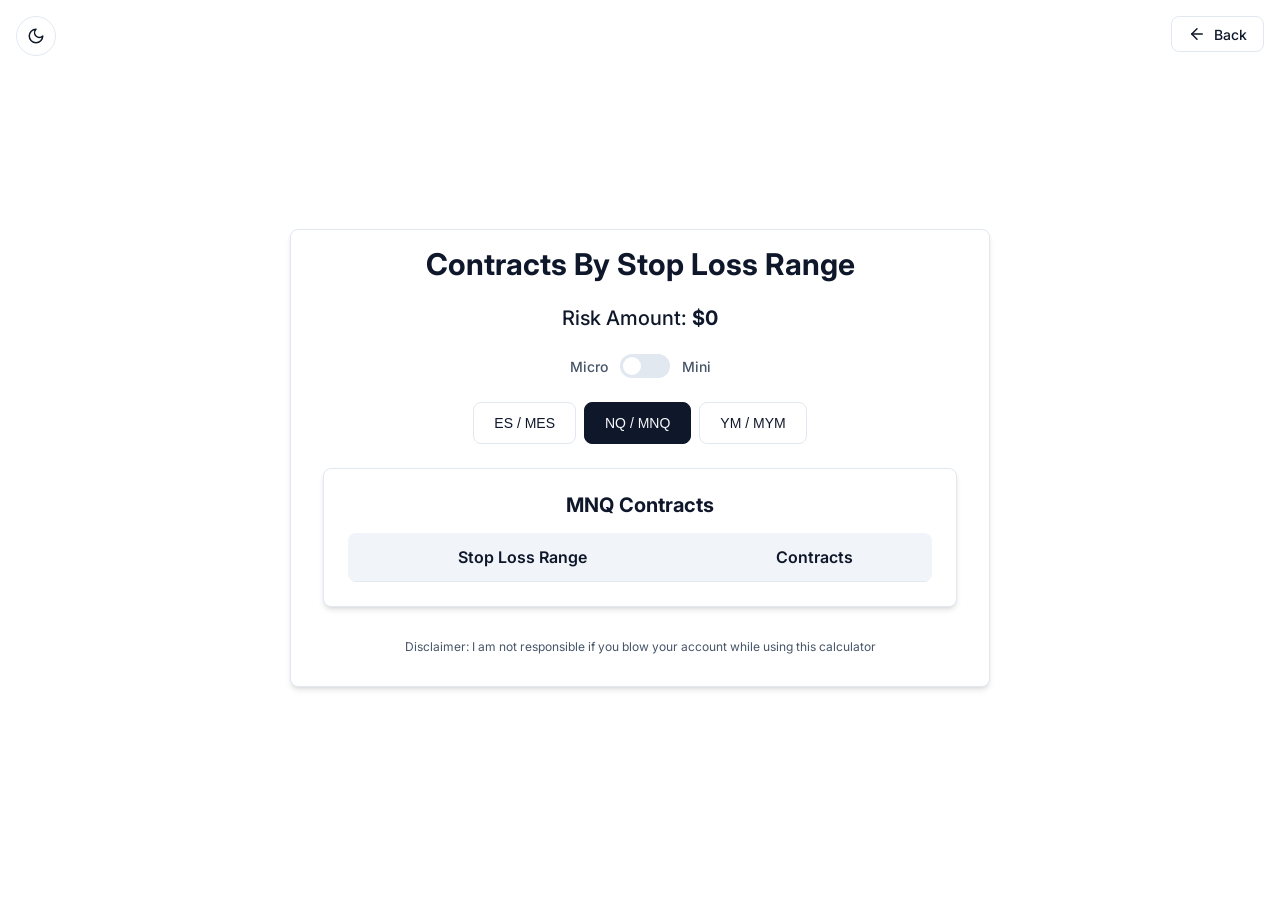
==== contracts-table.html @ 96952837 "Add files via upload" ====
<!DOCTYPE html>
<html lang="en">
<head>
  <meta charset="UTF-8" />
  <meta name="viewport" content="width=device-width, initial-scale=1.0" />
  <title>Contracts Table - Futures Calculator</title>
  <!-- Favicon -->
  <link rel="icon" href="favicon.png" type="image/png">
  <link rel="stylesheet" href="styles.css" />
  <link rel="stylesheet" href="table-styles.css" />
  <!-- Add Google Fonts for improved typography -->
  <link rel="preconnect" href="https://fonts.googleapis.com">
  <link rel="preconnect" href="https://fonts.gstatic.com" crossorigin>
  <link href="https://fonts.googleapis.com/css2?family=Inter:wght@400;500;600;700&display=swap" rel="stylesheet">
</head>
<body class="table-page">
  <!-- Dark/Light Mode Toggle Button -->
  <button class="darkModeBtn" id="darkModeBtn" onclick="toggleDarkMode()" aria-label="Toggle Dark Mode">
    <!-- Moon icon - shown in light mode -->
    <svg class="moon-icon" xmlns="http://www.w3.org/2000/svg" width="18" height="18" viewBox="0 0 24 24" fill="none" stroke="currentColor" stroke-width="2" stroke-linecap="round" stroke-linejoin="round"><path d="M12 3a6 6 0 0 0 9 9 9 9 0 1 1-9-9Z"/></svg>
    <!-- Sun icon - shown in dark mode -->
    <svg class="sun-icon" xmlns="http://www.w3.org/2000/svg" width="18" height="18" viewBox="0 0 24 24" fill="none" stroke="currentColor" stroke-width="2" stroke-linecap="round" stroke-linejoin="round"><circle cx="12" cy="12" r="5"/><path d="M12 1v2M12 21v2M4.2 4.2l1.4 1.4M18.4 18.4l1.4 1.4M1 12h2M21 12h2M4.2 19.8l1.4-1.4M18.4 5.6l1.4-1.4"/></svg>
  </button>
  
  <!-- Back Button -->
  <a href="index.html" class="back-btn" aria-label="Back to calculator">
    <svg xmlns="http://www.w3.org/2000/svg" width="18" height="18" viewBox="0 0 24 24" fill="none" stroke="currentColor" stroke-width="2" stroke-linecap="round" stroke-linejoin="round"><path d="m12 19-7-7 7-7"/><path d="M19 12H5"/></svg>
    <span>Back</span>
  </a>
  
  <div class="container table-page-container">
    <h1>Contracts By Stop Loss Range</h1>
    <p class="risk-display">Risk Amount: <span class="risk-amount-value">$<span id="riskAmount">0</span></span></p>
    
    <!-- Mode Toggle -->
    <div class="container-toggle table-toggle">
      <span class="toggle-label">Micro</span>
      <label class="toggle-switch">
        <input type="checkbox" id="contractToggle" onchange="toggleContractsAndRefreshTable()" aria-label="Toggle between Micro and Mini contracts">
        <span class="slider"></span>
      </label>
      <span class="toggle-label">Mini</span>
    </div>
    
    <!-- Instrument Tabs -->
    <div class="instrument-tabs">
      <button class="tab-btn" data-instrument="sp500">ES / MES</button>
      <button class="tab-btn" data-instrument="nasdaq">NQ / MNQ</button>
      <button class="tab-btn" data-instrument="dowJones">YM / MYM</button>
    </div>
    
    <!-- Tables Container -->
    <div class="tables-wrapper">
      <!-- ES / MES Table -->
      <div class="table-section" id="sp500-table">
        <h2 id="sp500-table-title">MES Contracts</h2>
        <div class="table-scroll">
          <table>
            <thead>
              <tr>
                <th>Stop Loss Range</th>
                <th>Contracts</th>
              </tr>
            </thead>
            <tbody id="sp500-contracts">
              <!-- Will be filled by JavaScript -->
            </tbody>
          </table>
        </div>
      </div>
      
      <!-- NQ / MNQ Table -->
      <div class="table-section" id="nasdaq-table" style="display: none;">
        <h2 id="nasdaq-table-title">MNQ Contracts</h2>
        <div class="table-scroll">
          <table>
            <thead>
              <tr>
                <th>Stop Loss Range</th>
                <th>Contracts</th>
              </tr>
            </thead>
            <tbody id="nasdaq-contracts">
              <!-- Will be filled by JavaScript -->
            </tbody>
          </table>
        </div>
      </div>
      
      <!-- YM / MYM Table -->
      <div class="table-section" id="dowJones-table" style="display: none;">
        <h2 id="dowJones-table-title">MYM Contracts</h2>
        <div class="table-scroll">
          <table>
            <thead>
              <tr>
                <th>Stop Loss Range</th>
                <th>Contracts</th>
              </tr>
            </thead>
            <tbody id="dowJones-contracts">
              <!-- Will be filled by JavaScript -->
            </tbody>
          </table>
        </div>
      </div>
    </div>
    
    <p class="disclaimer">
      Disclaimer: I am not responsible if you blow your account while using this calculator
    </p>
  </div>

  <script src="table-script.js"></script>
</body>
</html>
---- styles.css ----
:root {
  --background: #ffffff;
  --foreground: #0f172a;
  --card: #ffffff;
  --card-foreground: #0f172a;
  --primary: #0f172a;
  --primary-foreground: #f8fafc;
  --secondary: #f1f5f9;
  --secondary-foreground: #0f172a;
  --muted: #e2e8f0;
  --muted-foreground: #475569;
  --accent: #f1f5f9;
  --accent-foreground: #0f172a;
  --border: #e2e8f0;
  --ring: #94a3b8;
  --radius: 0.5rem;
  --shadow: 0 4px 6px -1px rgb(0 0 0 / 0.1), 0 2px 4px -2px rgb(0 0 0 / 0.1);
}

.dark-mode {
  --background: #0f172a;
  --foreground: #f8fafc;
  --card: #1e293b;
  --card-foreground: #f8fafc;
  --primary: #f8fafc;
  --primary-foreground: #0f172a;
  --secondary: #1e293b;
  --secondary-foreground: #f8fafc;
  --muted: #334155;
  --muted-foreground: #94a3b8;
  --accent: #1e293b;
  --accent-foreground: #f8fafc;
  --border: #334155;
  --ring: #1e293b;
}

* {
  margin: 0;
  padding: 0;
  box-sizing: border-box;
}

body {
  font-family: 'Inter', -apple-system, BlinkMacSystemFont, 'Segoe UI', Roboto, Oxygen, Ubuntu, Cantarell, 'Open Sans', 'Helvetica Neue', sans-serif;
  background-color: var(--background);
  color: var(--foreground);
  display: flex;
  justify-content: center;
  align-items: center;
  height: 100vh;
  transition: background-color 0.3s ease, color 0.3s ease;
}

/* Main Container */
.container {
  position: relative;
  width: 90%;
  max-width: 600px;
  background-color: var(--card);
  color: var(--card-foreground);
  border-radius: var(--radius);
  box-shadow: var(--shadow);
  padding: 2rem;
  z-index: 1;
  border: 1px solid var(--border);
  transition: background-color 0.3s ease, color 0.3s ease, border-color 0.3s ease;
}

h1 {
  font-size: 1.875rem;
  font-weight: 700;
  text-align: center;
  margin-bottom: 1.5rem;
  color: var(--foreground);
}

/* Instrument Selector */
.instrument-selector {
  position: fixed;
  top: 1rem;
  right: 1rem;
  display: flex;
  gap: 0.5rem;
  background-color: var(--card);
  border: 1px solid var(--border);
  border-radius: var(--radius);
  padding: 0.5rem;
  box-shadow: var(--shadow);
  z-index: 10;
}

.radio-label {
  display: flex;
  align-items: center;
  cursor: pointer;
  gap: 0.25rem;
  padding: 0.375rem 0.625rem;
  border-radius: calc(var(--radius) - 0.25rem);
  font-weight: 500;
  font-size: 0.875rem;
  transition: background-color 0.2s ease;
}

.radio-label:hover {
  background-color: var(--accent);
}

.radio-label input[type="radio"] {
  width: 0;
  height: 0;
  opacity: 0;
  position: absolute;
}

.radio-label input[type="radio"]:checked + span {
  color: var(--primary);
  font-weight: 600;
}

/* Add background indicator for selected radio option */
.radio-label input[type="radio"]:checked + span {
  background-color: var(--accent);
  padding: 0.25rem 0.75rem;
  border-radius: var(--radius);
  transform: scale(1.05);
}

.radio-label span {
  transition: color 0.2s ease, background-color 0.2s ease, transform 0.2s ease, padding 0.2s ease;
  padding: 0.25rem 0.5rem;
}

/* Toggle Switch Container */
.container-toggle {
  display: flex;
  align-items: center;
  justify-content: center;
  gap: 0.75rem;
  margin-bottom: 2rem;
}

.toggle-label {
  font-size: 0.875rem;
  font-weight: 500;
  color: var(--muted-foreground);
}

/* Toggle Switch */
.toggle-switch {
  position: relative;
  display: inline-block;
  width: 50px;
  height: 24px;
}

.toggle-switch input {
  opacity: 0;
  width: 0;
  height: 0;
}

.slider {
  position: absolute;
  cursor: pointer;
  top: 0;
  left: 0;
  right: 0;
  bottom: 0;
  background-color: var(--muted);
  transition: 0.4s;
  border-radius: 24px;
}

.slider:before {
  position: absolute;
  content: "";
  height: 18px;
  width: 18px;
  left: 3px;
  bottom: 3px;
  background-color: var(--background);
  transition: 0.4s;
  border-radius: 50%;
}

input:checked + .slider {
  background-color: var(--primary);
}

input:checked + .slider:before {
  transform: translateX(26px);
}

/* Input Form */
.form-section {
  margin-bottom: 2rem;
}

.input-container {
  display: grid;
  grid-template-columns: 1fr 1fr;
  gap: 1rem;
}

.input-wrapper {
  display: flex;
  flex-direction: column;
  gap: 0.5rem;
}

.input-wrapper label {
  font-size: 0.875rem;
  font-weight: 500;
  color: var(--foreground);
}

.input-wrapper input {
  padding: 0.75rem;
  font-size: 0.875rem;
  border: 1px solid var(--border);
  border-radius: calc(var(--radius) - 0.25rem);
  background-color: var(--background);
  color: var(--foreground);
  transition: border-color 0.2s ease, box-shadow 0.2s ease;
}

.input-wrapper input:focus {
  outline: none;
  border-color: var(--ring);
  box-shadow: 0 0 0 2px var(--accent);
}

/* Table View Button */
.table-view-btn {
  display: none; /* Hidden by default, shown via JS when risk amount entered */
  position: absolute;
  top: 1rem;
  left: 1rem;
  padding: 0.5rem;
  background-color: var(--primary);
  color: var(--primary-foreground);
  border: none;
  border-radius: 50%;
  width: 32px;
  height: 32px;
  font-size: 0.75rem;
  font-weight: 500;
  cursor: pointer;
  transition: all 0.2s ease;
  align-items: center;
  justify-content: center;
  z-index: 5;
}

.table-view-btn svg {
  transition: transform 0.2s ease;
  width: 14px;
  height: 14px;
}

.table-view-btn:hover {
  opacity: 0.9;
  transform: scale(1.1);
}

.table-view-btn:hover svg {
  transform: scale(1.1);
}

/* Results Section */
.results-section {
  display: grid;
  grid-template-columns: repeat(auto-fit, minmax(150px, 1fr));
  gap: 1rem;
  margin-bottom: 1.5rem;
}

.result-box {
  background-color: var(--secondary);
  color: var(--secondary-foreground);
  border-radius: var(--radius);
  padding: 1.5rem;
  text-align: center;
  transition: background-color 0.3s ease, transform 0.2s ease;
  display: flex;
  flex-direction: column;
  align-items: center;
  justify-content: center;
  min-height: 120px;
  box-shadow: 0 2px 10px rgba(0, 0, 0, 0.05);
}

.result-box:hover {
  transform: translateY(-2px);
  box-shadow: 0 4px 12px rgba(0, 0, 0, 0.1);
}

.result-box h2 {
  font-size: 1.125rem;
  font-weight: 600;
  margin-bottom: 0.5rem;
}

.result-box p {
  font-size: 2.5rem;
  font-weight: 700;
  line-height: 1.2;
}

/* Disclaimer */
.disclaimer {
  font-size: 0.75rem;
  color: var(--muted-foreground);
  text-align: center;
  margin-top: 1rem;
}

/* Dark Mode Toggle Button */
.darkModeBtn {
  position: fixed;
  top: 1rem;
  left: 1rem;
  background-color: var(--card);
  color: var(--card-foreground);
  border: 1px solid var(--border);
  border-radius: 50%;
  width: 40px;
  height: 40px;
  display: flex;
  align-items: center;
  justify-content: center;
  cursor: pointer;
  z-index: 10;
  transition: background-color 0.3s ease, color 0.3s ease, transform 0.2s ease;
  overflow: hidden;
}

.darkModeBtn:hover {
  transform: scale(1.05);
  background-color: var(--accent);
}

/* Show/hide appropriate icons based on theme */
.moon-icon {
  display: block;
}

.sun-icon {
  display: none;
}

body.dark-mode .moon-icon {
  display: none;
}

body.dark-mode .sun-icon {
  display: block;
}

/* Media Queries */
@media (max-width: 640px) {
  .container {
    width: 95%;
    padding: 1.5rem;
  }
  
  h1 {
    font-size: 1.5rem;
    margin-bottom: 1.25rem;
  }
  
  .input-container {
    grid-template-columns: 1fr;
  }
  
  .results-section {
    grid-template-columns: 1fr;
  }
  
  .result-box {
    padding: 1.25rem;
  }

  .nl-container {
    position: fixed;
    color: var(--muted-foreground);
    font-size: 0.875rem;
    font-weight: 500;
    text-align: center;
    margin-top: 1rem;
  }
}
---- table-styles.css ----
/* Styles specific to the contracts table page */
.table-page {
  padding-top: 1rem;
}

/* Back button */
.back-btn {
  position: fixed;
  top: 1rem;
  right: 1rem;
  background-color: var(--card);
  color: var(--card-foreground);
  border: 1px solid var(--border);
  border-radius: var(--radius);
  padding: 0.5rem 1rem;
  display: flex;
  align-items: center;
  gap: 0.5rem;
  text-decoration: none;
  font-size: 0.875rem;
  font-weight: 500;
  transition: all 0.2s ease;
  z-index: 10;
}

.back-btn:hover {
  background-color: var(--accent);
  transform: translateY(-2px);
}

/* Table page container specific styles */
.table-page-container {
  max-width: 700px;
  padding: 2rem;
  padding-top: 1rem;
}

/* Table toggle position */
.table-toggle {
  margin-bottom: 1.5rem;
}

/* Risk amount display */
.risk-display {
  font-size: 1.25rem;
  font-weight: 500;
  margin-bottom: 1.5rem;
  color: var(--foreground);
  text-align: center;
}

.risk-amount-value {
  font-weight: 700;
  color: var(--primary);
}

/* Instrument tabs */
.instrument-tabs {
  display: flex;
  gap: 0.5rem;
  margin: 1.5rem 0;
  justify-content: center;
  flex-wrap: wrap;
}

.tab-btn {
  background-color: var(--card);
  color: var(--card-foreground);
  border: 1px solid var(--border);
  border-radius: var(--radius);
  padding: 0.75rem 1.25rem;
  font-size: 0.875rem;
  font-weight: 500;
  cursor: pointer;
  transition: all 0.2s ease;
}

.tab-btn:hover {
  background-color: var(--accent);
}

.tab-btn.active {
  background-color: var(--primary);
  color: var(--primary-foreground);
  border-color: var(--primary);
}

/* Table styling */
.tables-wrapper {
  width: 100%;
  margin-top: 1.5rem;
}

.table-section {
  width: 100%;
  margin-bottom: 2rem;
  background-color: var(--card);
  border-radius: var(--radius);
  box-shadow: var(--shadow);
  padding: 1.5rem;
  border: 1px solid var(--border);
}

.table-section h2 {
  margin-bottom: 1rem;
  font-size: 1.25rem;
  text-align: center;
  color: var(--primary);
}

.table-scroll {
  overflow-x: auto;
  border-radius: var(--radius);
}

table {
  width: 100%;
  border-collapse: collapse;
  font-size: 1rem;
  overflow: hidden;
  background-color: var(--background);
}

th, td {
  padding: 0.875rem 1rem;
  text-align: center;
  border-bottom: 1px solid var(--border);
}

th {
  background-color: var(--secondary);
  font-weight: 600;
  color: var(--secondary-foreground);
  position: sticky;
  top: 0;
}

tr:nth-child(even) {
  background-color: var(--accent);
}

tr:hover {
  background-color: var(--muted);
}

/* Highlight contract values - colors swapped as requested */
.low-contracts {
  color: #e53e3e; /* Red for high risk (many contracts) */
  font-weight: 700;
}

.high-contracts {
  color: #38a169; /* Green for low risk (few contracts) */
  font-weight: 700;
}

/* Dark mode adjustments for colored text */
body.dark-mode .low-contracts {
  color: #fc8181; /* Lighter red for dark mode */
}

body.dark-mode .high-contracts {
  color: #68d391; /* Lighter green for dark mode */
}

/* Responsive adjustments */
@media (max-width: 768px) {
  .table-page {
    padding-top: 3.5rem;
  }
  
  .table-page-container {
    padding-top: 0.75rem;
  }
  
  /* Keep heading from overlapping with the back button */
  .table-page-container h1 {
    margin-top: 0;
    padding-top: 0;
  }
}

@media (max-width: 640px) {
  .table-page {
    padding-top: 4rem; /* Add space at the top for the fixed elements */
  }
  
  .table-page-container {
    padding: 1.5rem;
    margin-top: 0.5rem;
  }
  
  /* Make back button smaller and move it to top right */
  .back-btn {
    padding: 0.375rem 0.625rem;
    font-size: 0.75rem;
    top: 1rem;
  }
  
  .back-btn svg {
    width: 14px;
    height: 14px;
  }
  
  /* Reduce heading size to prevent overlap */
  h1 {
    font-size: 1.5rem;
    margin-top: 0.5rem;
  }
  
  th, td {
    padding: 0.75rem 0.5rem;
    font-size: 0.875rem;
  }
  
  .tab-btn {
    padding: 0.5rem 0.75rem;
    font-size: 0.75rem;
  }
  
  .table-section {
    padding: 1rem;
  }
  
  .table-section h2 {
    font-size: 1.125rem;
  }
}
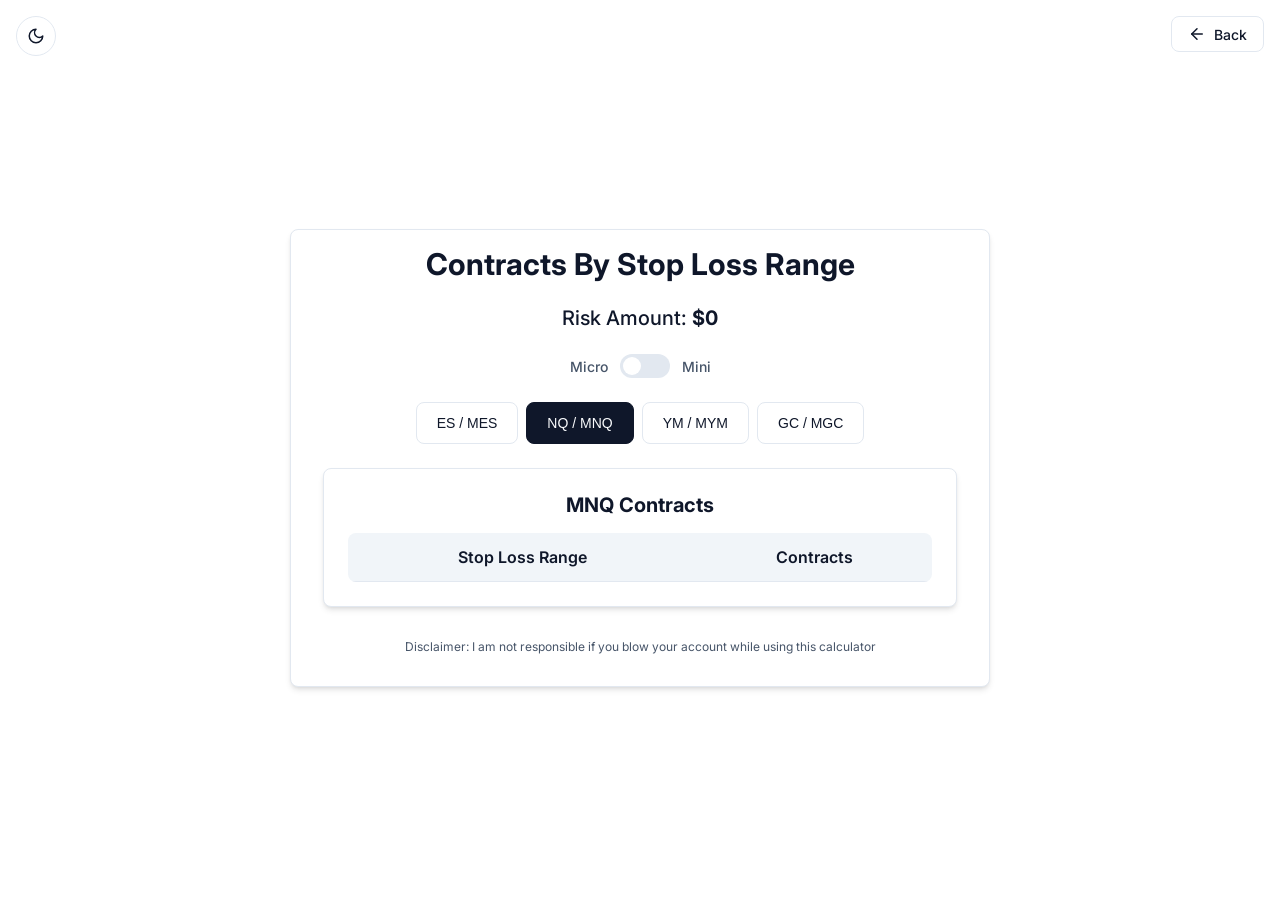
==== commit ea630a2d: "Add contracts table page with dynamic contract calculations, instrument tabs, and dark/light mode to" ====
--- a/contracts-table.html
+++ b/contracts-table.html
@@ -47,6 +47,7 @@
       <button class="tab-btn" data-instrument="sp500">ES / MES</button>
       <button class="tab-btn" data-instrument="nasdaq">NQ / MNQ</button>
       <button class="tab-btn" data-instrument="dowJones">YM / MYM</button>
+      <button class="tab-btn" data-instrument="gold">GC / MGC</button>
     </div>
     
     <!-- Tables Container -->
@@ -104,6 +105,24 @@
           </table>
         </div>
       </div>
+      
+      <!-- GC / MGC Table -->
+      <div class="table-section" id="gold-table" style="display: none;">
+        <h2 id="gold-table-title">MGC Contracts</h2>
+        <div class="table-scroll">
+          <table>
+            <thead>
+              <tr>
+                <th>Stop Loss Range</th>
+                <th>Contracts</th>
+              </tr>
+            </thead>
+            <tbody id="gold-contracts">
+              <!-- Will be filled by JavaScript -->
+            </tbody>
+          </table>
+        </div>
+      </div>
     </div>
     
     <p class="disclaimer">
